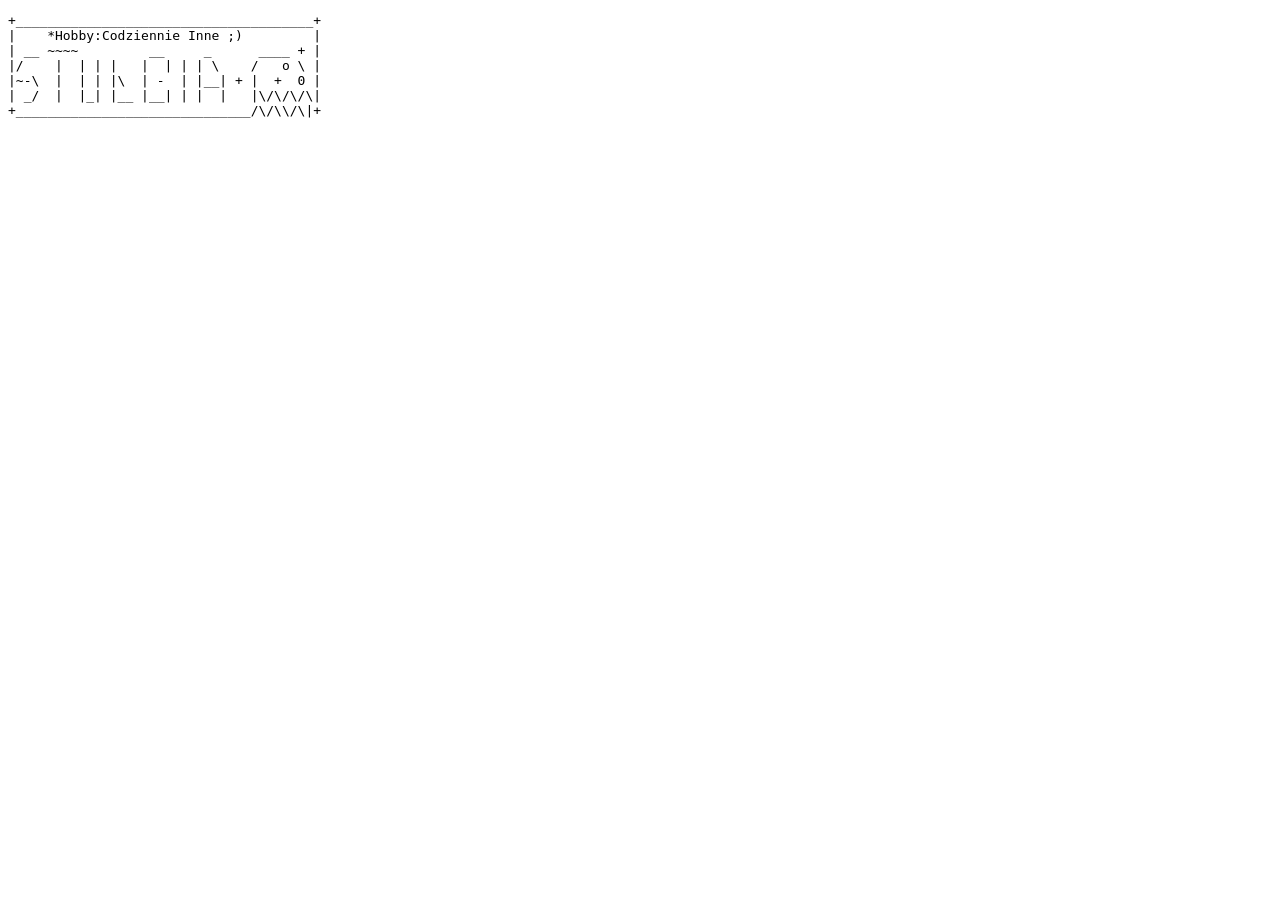
==== index.html @ 9db40fb8 "Create index.html first commit" ====
<!DOCTYPE html> 
<html lang= "pl">
</head> 
  <meta charset="utf-8">
<title> SYSOP: Stulbia </title> 
</head>
<body>
<pre>
+______________________________________+  
|    *Hobby:Codziennie Inne ;)         |
| __ ~~~~         __     _      ____ + |  
|/    |  | | |   |  | | | \    /   o \ | 
|~-\  |  | | |\  | -  | |__| + |  +  0 |
| _/  |  |_| |__ |__| | |  |   |\/\/\/\|
+______________________________/\/\\/\|+
</pre>
</body>
</html>
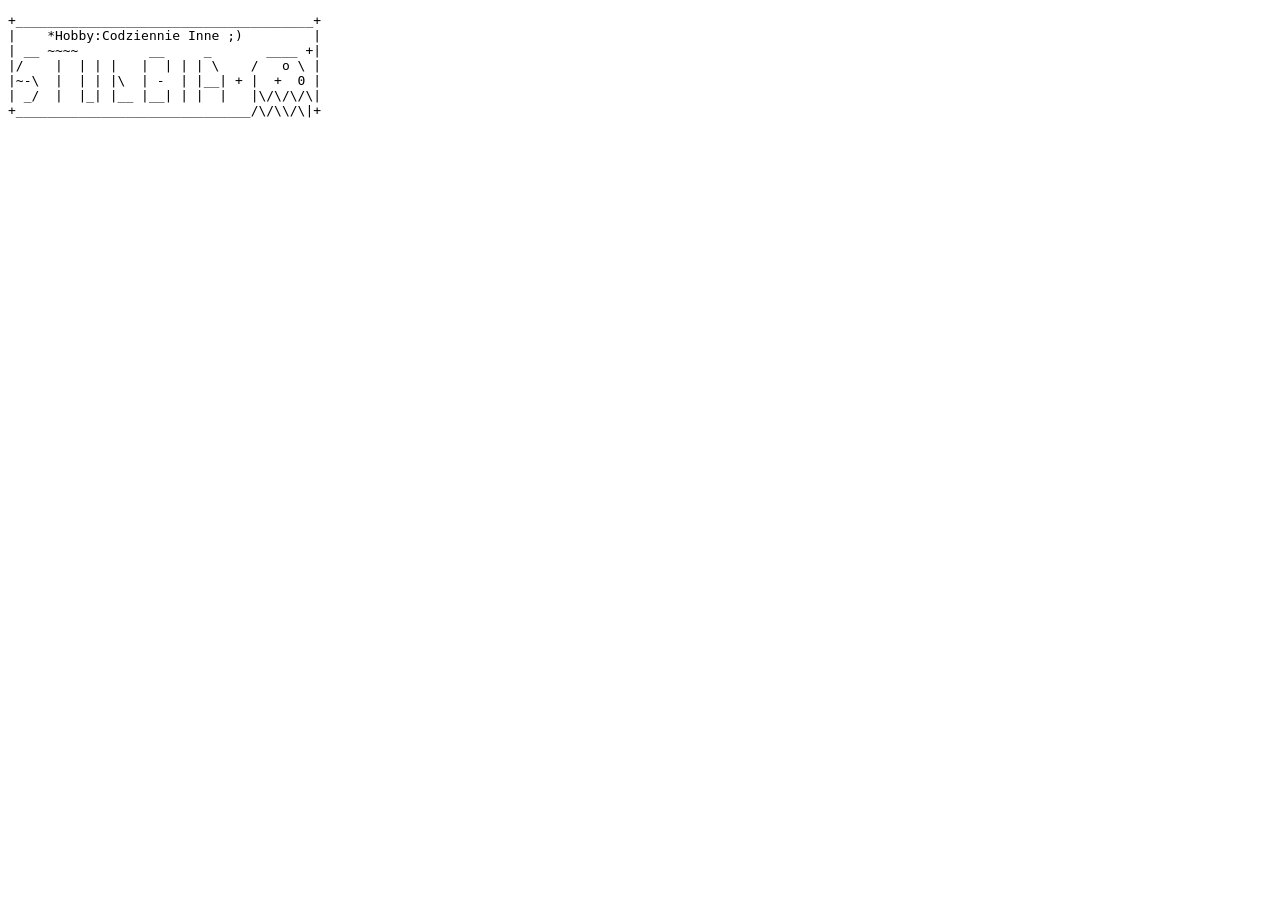
==== commit fffab35a: "Update index.html first commit." ====
--- a/index.html
+++ b/index.html
@@ -8,7 +8,7 @@
 <pre>
 +______________________________________+  
 |    *Hobby:Codziennie Inne ;)         |
-| __ ~~~~         __     _      ____ + |  
+| __ ~~~~         __     _       ____ +|  
 |/    |  | | |   |  | | | \    /   o \ | 
 |~-\  |  | | |\  | -  | |__| + |  +  0 |
 | _/  |  |_| |__ |__| | |  |   |\/\/\/\|
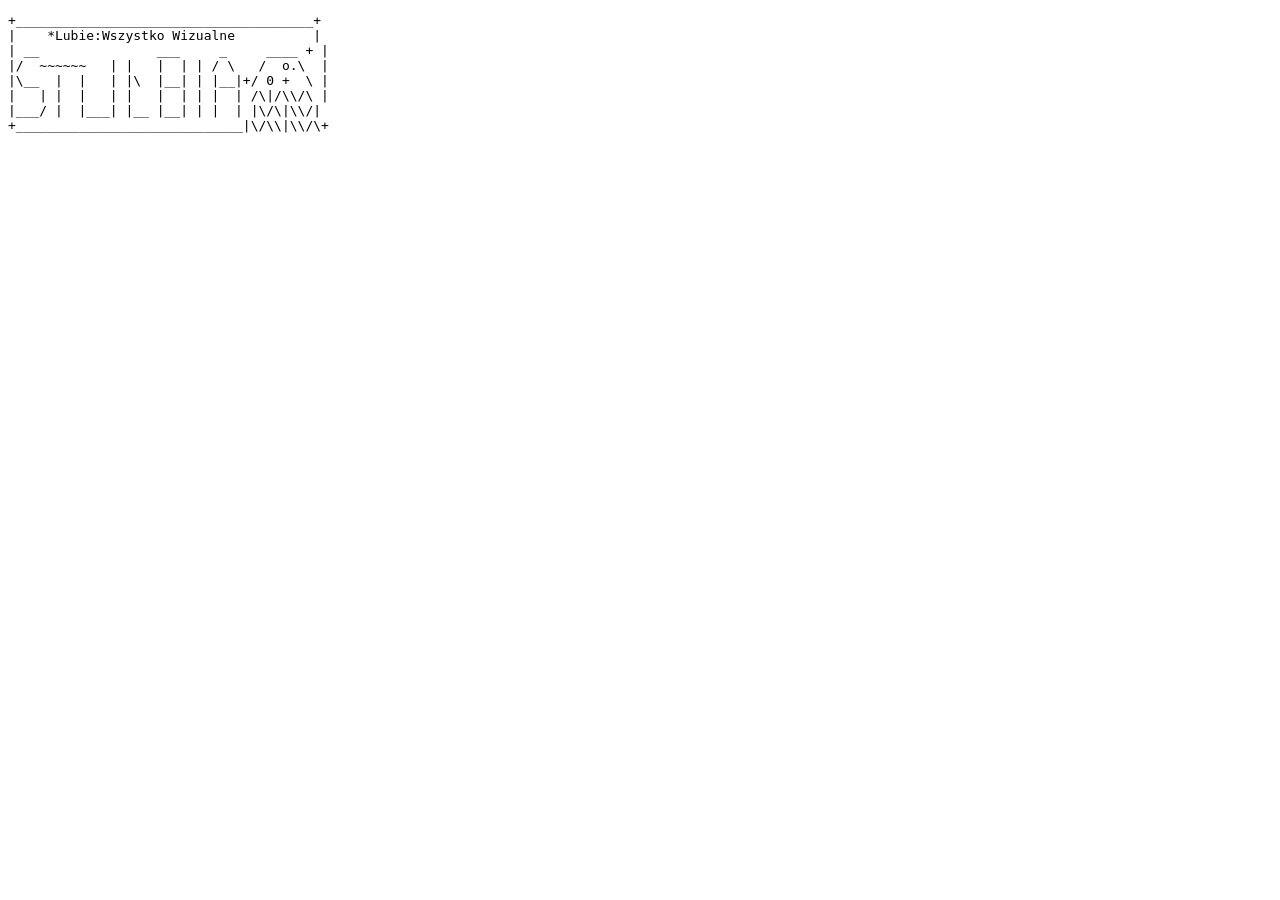
==== commit f0b33e2a: "Update index.html quick fix" ====
--- a/index.html
+++ b/index.html
@@ -7,12 +7,13 @@
 <body>
 <pre>
 +______________________________________+  
-|    *Hobby:Codziennie Inne ;)         |
-| __ ~~~~         __     _       ____ +|  
-|/    |  | | |   |  | | | \    /   o \ | 
-|~-\  |  | | |\  | -  | |__| + |  +  0 |
-| _/  |  |_| |__ |__| | |  |   |\/\/\/\|
-+______________________________/\/\\/\|+
+|    *Lubie:Wszystko Wizualne          |
+| __               ___     _     ____ + |  
+|/  ~~~~~~   | |   |  | | / \   /  o.\  | 
+|\__  |  |   | |\  |__| | |__|+/ 0 +  \ |
+|   | |  |   | |   |  | | |  | /\|/\\/\ |
+|___/ |  |___| |__ |__| | |  | |\/\|\\/|
++_____________________________|\/\\|\\/\+
 </pre>
 </body>
 </html> 
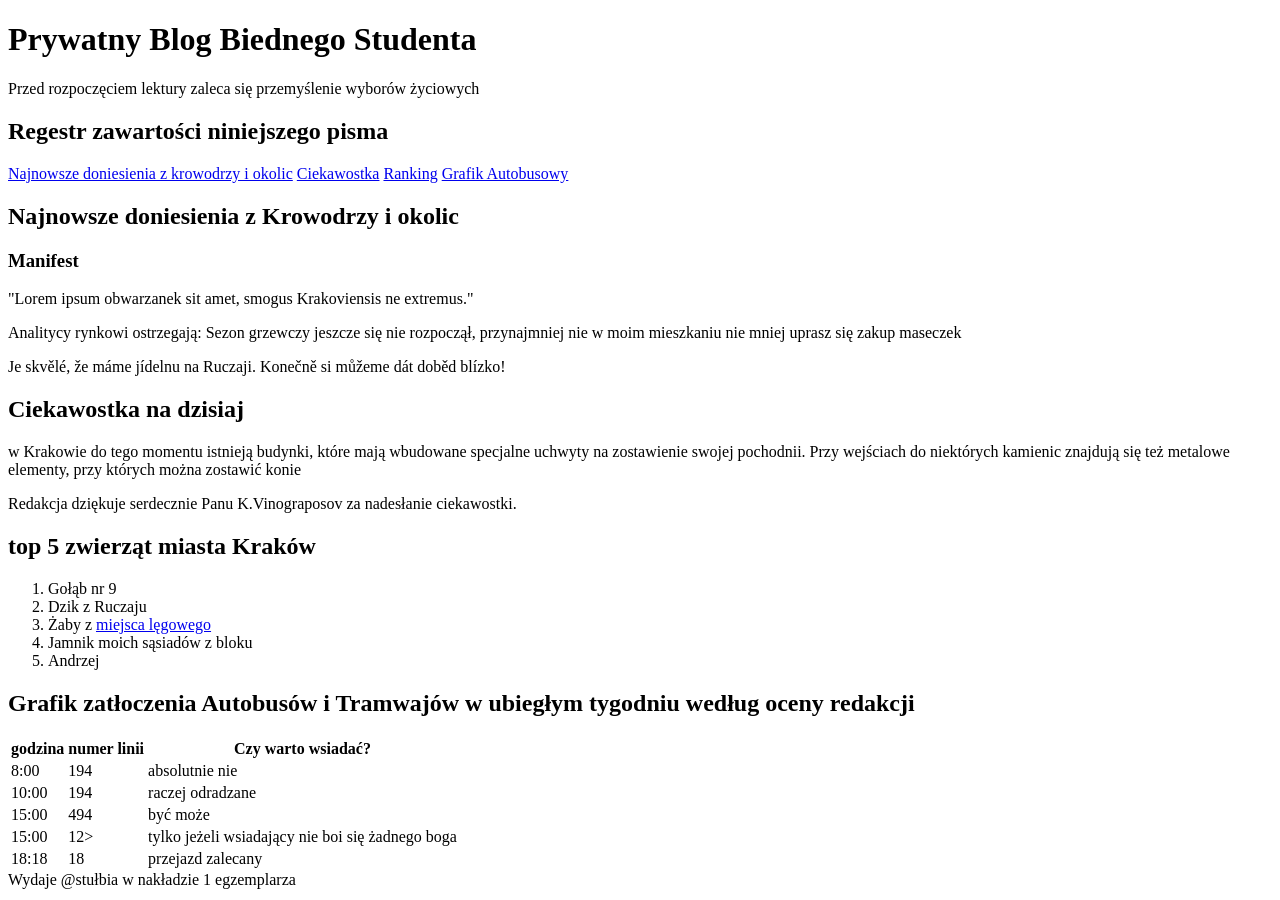
==== commit a27cf48e: "Create index.html" ====
--- a/index.html
+++ b/index.html
@@ -1,19 +1,10 @@
-<!DOCTYPE html> 
-<html lang= "pl">
-</head> 
-  <meta charset="utf-8">
-<title> SYSOP: Stulbia </title> 
-</head>
-<body>
-<pre>
-+______________________________________+  
-|    *Lubie:Wszystko Wizualne          |
-| __               ___     _     ____ + |  
-|/  ~~~~~~   | |   |  | | / \   /  o.\  | 
-|\__  |  |   | |\  |__| | |__|+/ 0 +  \ |
-|   | |  |   | |   |  | | |  | /\|/\\/\ |
-|___/ |  |___| |__ |__| | |  | |\/\|\\/|
-+_____________________________|\/\\|\\/\+
-</pre>
-</body>
-</html> 
+<!DOCTYPE html>
+  // SZYBKIE PRZEKIEROWANIE ŻEBY SIE POTEM NIE BAWIC USTAWIENIAMI
+<html>
+  <head>
+    <meta http-equiv="refresh" content="0; url=./LAB2/index.html">
+  </head>
+  <body>
+ <p>  If Page doesn't load <a href="./LAB2/index.html">CLICKME</a>. <p>
+  </body>
+</html>
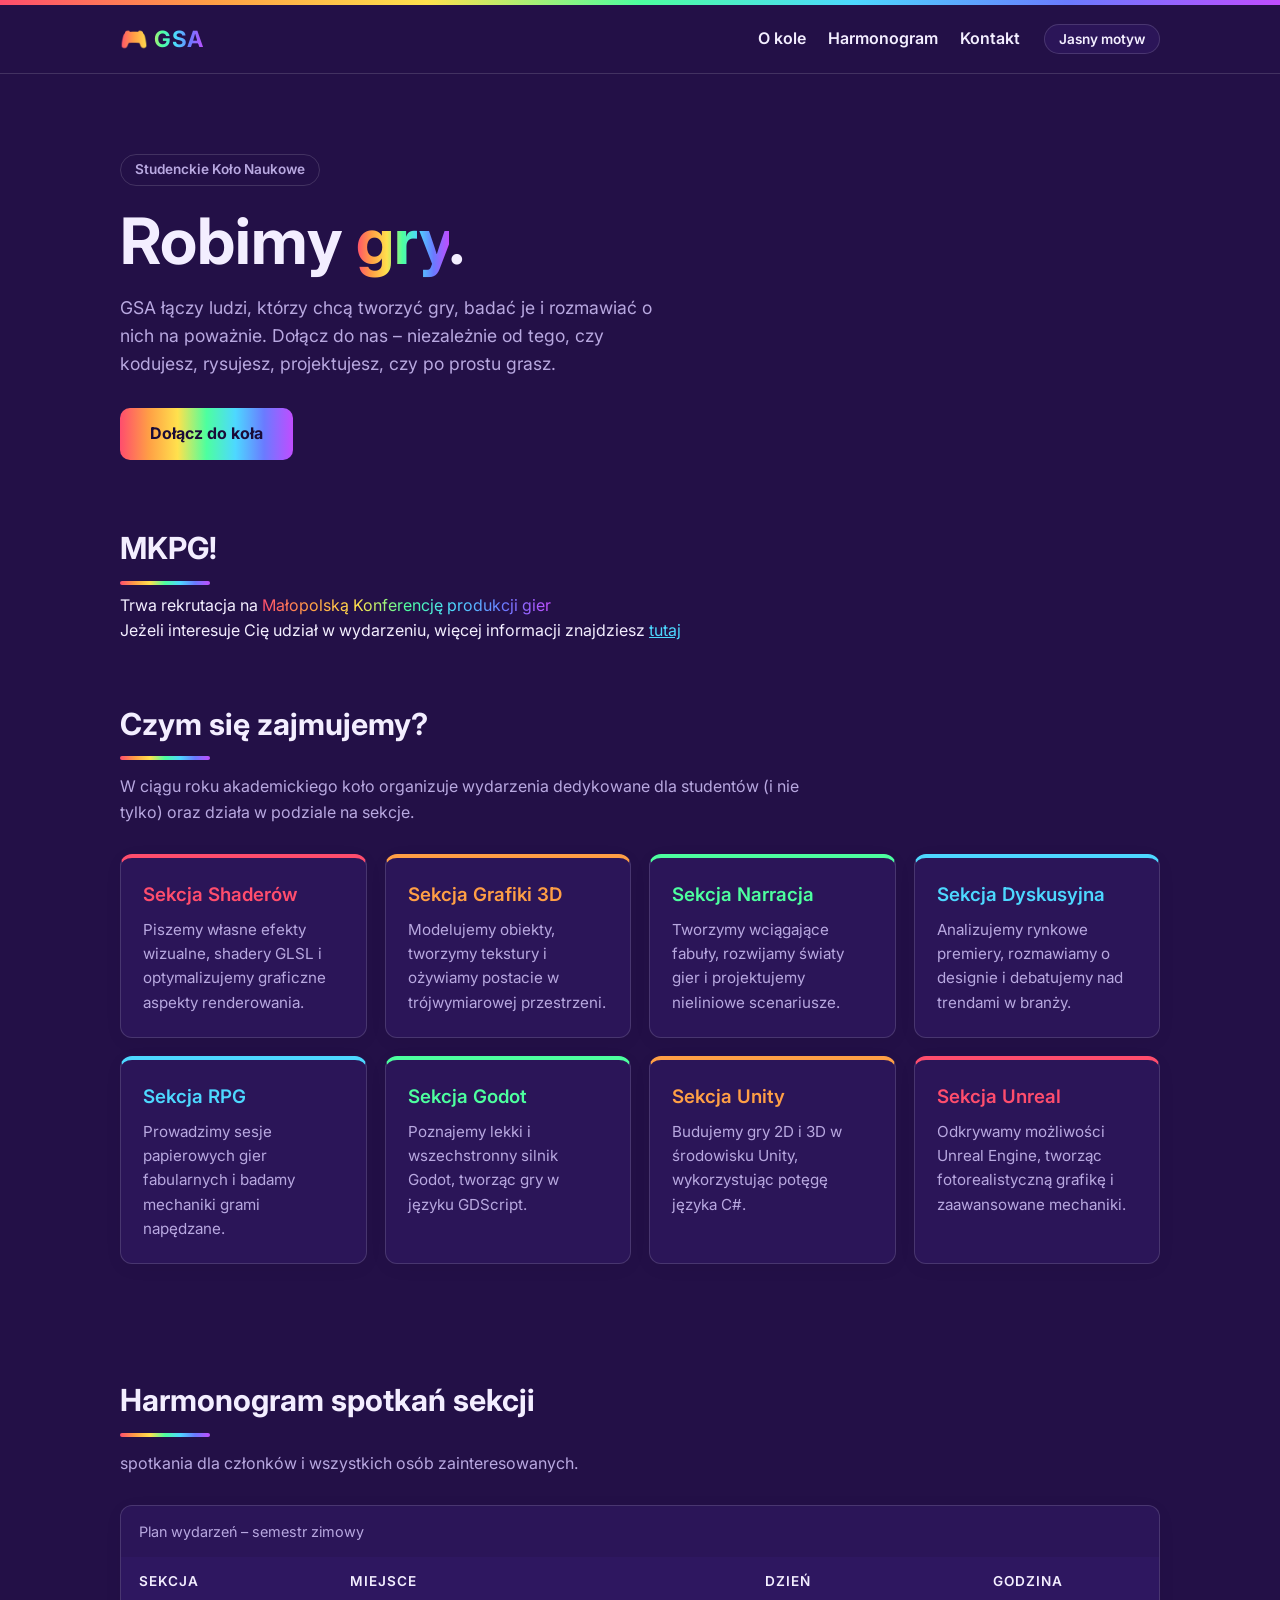
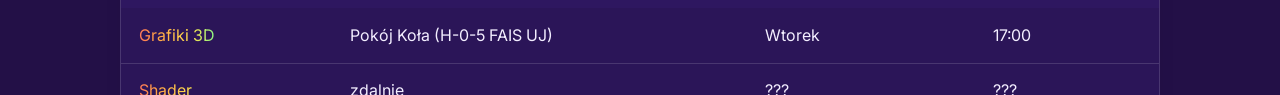
==== commit de4cd664: "Update PRZEKIEROWANIA" ====
--- a/index.html
+++ b/index.html
@@ -2,9 +2,9 @@
   // SZYBKIE PRZEKIEROWANIE ŻEBY SIE POTEM NIE BAWIC USTAWIENIAMI
 <html>
   <head>
-    <meta http-equiv="refresh" content="0; url=./LAB2/index.html">
+    <meta http-equiv="refresh" content="0; url=./PROJEKT1/index.html">
   </head>
   <body>
- <p>  If Page doesn't load <a href="./LAB2/index.html">CLICKME</a>. <p>
+ <p>  If Page doesn't load <a href="./LAB2/PROJEKT1">CLICKME</a>. <p>
   </body>
 </html>
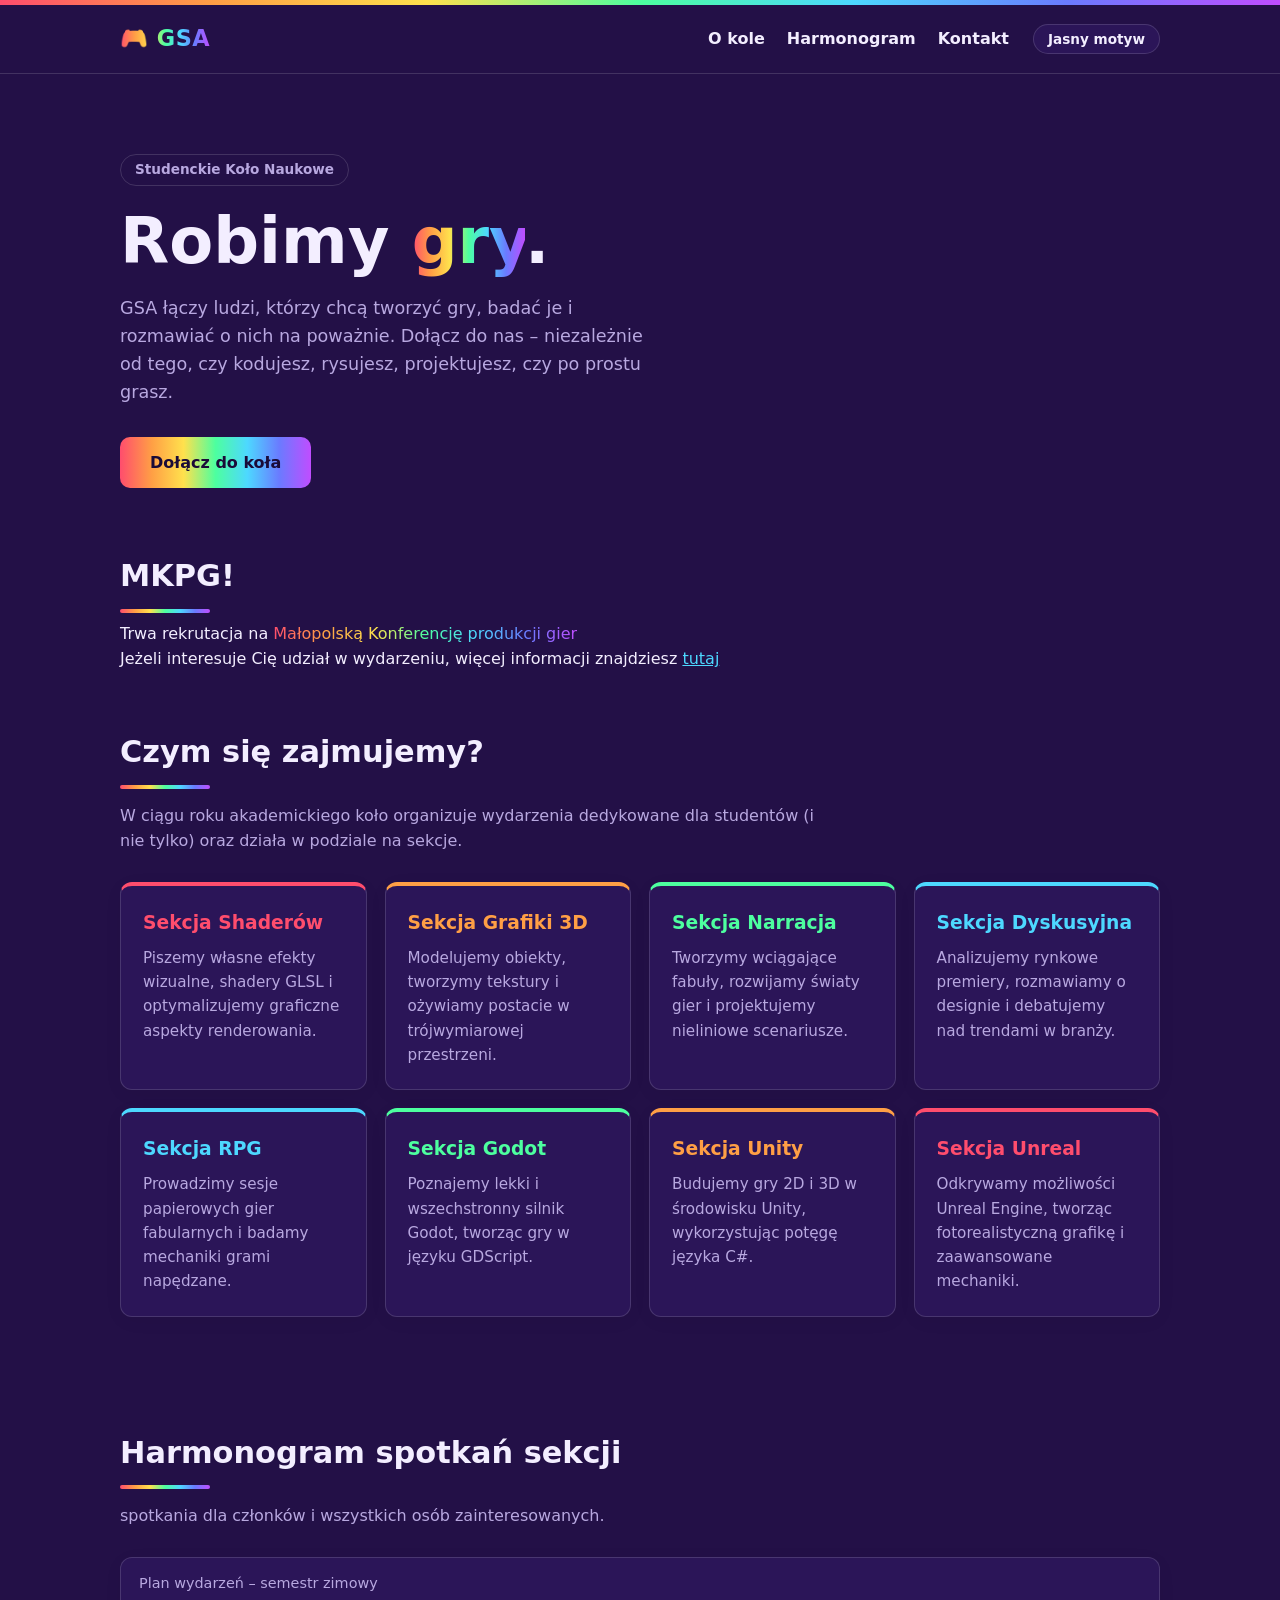
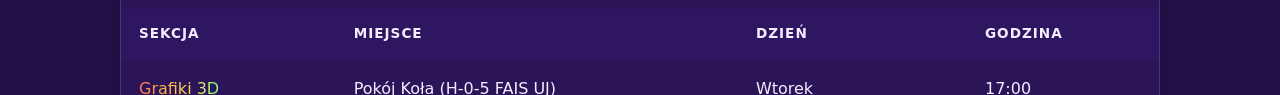
==== commit c675a9d7: "Update index.html" ====
--- a/index.html
+++ b/index.html
@@ -5,6 +5,6 @@
     <meta http-equiv="refresh" content="0; url=./PROJEKT1/index.html">
   </head>
   <body>
- <p>  If Page doesn't load <a href="./LAB2/PROJEKT1">CLICKME</a>. <p>
+ <p>  If Page doesn't load <a href="./PROJEKT1/INDEX.html">CLICKME</a>. <p>
   </body>
 </html>
